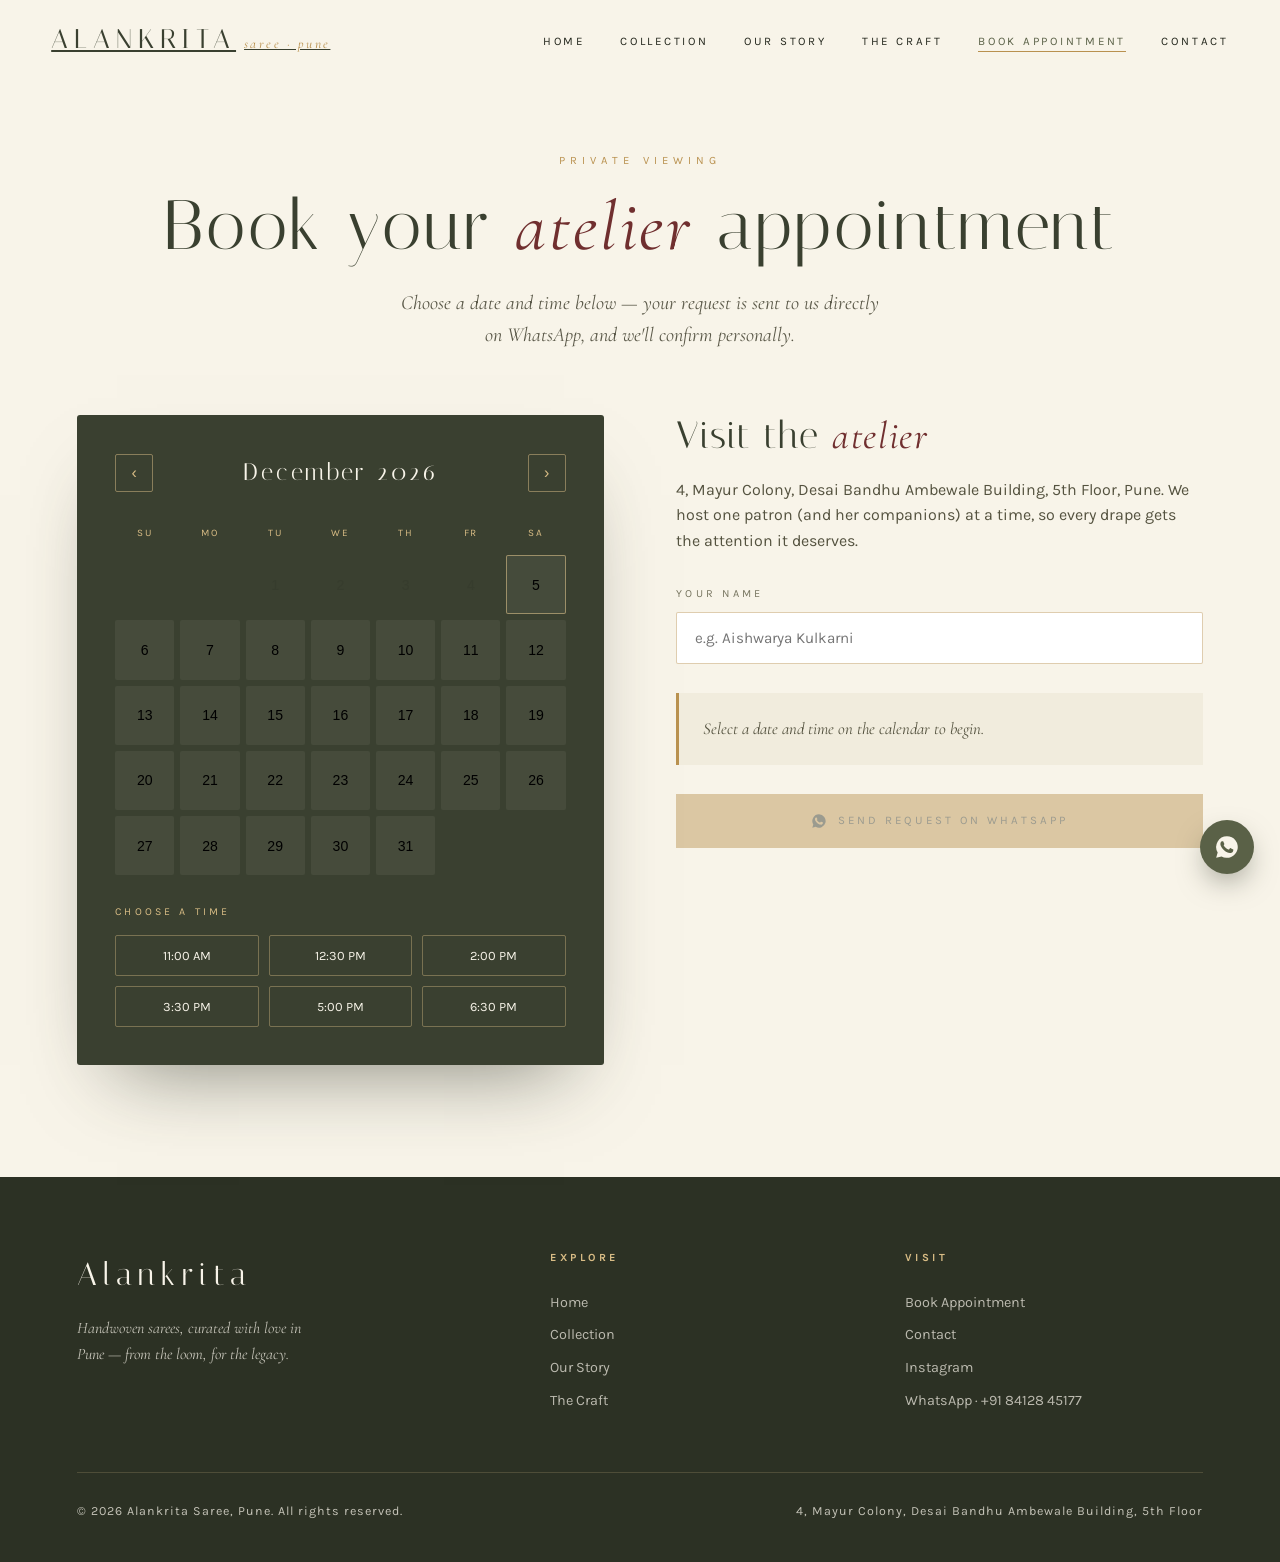
==== appointment.html @ 8854418b "Add files via upload" ====
<!DOCTYPE html>
<html lang="en">
<head>
<script>document.documentElement.className='js';</script>
<meta charset="UTF-8">
<meta name="viewport" content="width=device-width, initial-scale=1.0, viewport-fit=cover">
<meta name="theme-color" content="#2C3124">
<title>Book an Appointment — Alankrita Saree</title>
<link rel="preconnect" href="https://fonts.googleapis.com">
<link rel="preconnect" href="https://fonts.gstatic.com" crossorigin>
<link href="https://fonts.googleapis.com/css2?family=Italiana&family=Cormorant+Garamond:ital,wght@0,400;0,500;1,400;1,500&family=Karla:wght@300;400;500;600&display=swap" rel="stylesheet">
<link rel="stylesheet" href="styles.css">
</head>
<body class="">

<nav id="nav">
  <a class="logo" href="index.html">Alankrita<span>saree · pune</span></a>
  <button class="burger" id="burger" aria-label="Menu"><span></span><span></span><span></span></button>
  <ul class="nav-links" id="navLinks">
    <li><a href="index.html">Home</a></li>
    <li><a href="collection.html">Collection</a></li>
    <li><a href="story.html">Our Story</a></li>
    <li><a href="craft.html">The Craft</a></li>
    <li><a href="appointment.html" class="active">Book Appointment</a></li>
    <li><a href="contact.html">Contact</a></li>
  </ul>
</nav>

<main class="page active" id="page-appointment">
<div class="page-head">
    <p class="eyebrow reveal">Private Viewing</p>
    <h2 class="reveal d1">Book your <em>atelier</em> appointment</h2>
    <p class="lede reveal d2">Choose a date and time below — your request is sent to us directly on WhatsApp, and we'll confirm personally.</p>
  </div>
  <section style="padding-top:1rem">
    <div class="appt-wrap">
      <div class="calendar reveal" aria-label="Appointment calendar">
        <div class="cal-head">
          <button class="cal-nav" id="calPrev" aria-label="Previous month">‹</button>
          <h3 id="calTitle">June 2026</h3>
          <button class="cal-nav" id="calNext" aria-label="Next month">›</button>
        </div>
        <div class="cal-grid" id="calGrid"></div>
        <div class="slots">
          <p class="slots-label">Choose a time</p>
          <div class="slot-grid" id="slotGrid"></div>
        </div>
      </div>
      <div class="appt-info reveal d1">
        <h2 style="font-size:clamp(1.8rem,3vw,2.6rem)">Visit the <em>atelier</em></h2>
        <p style="color:#54523f">4, Mayur Colony, Desai Bandhu Ambewale Building, 5th Floor, Pune. We host one patron (and her companions) at a time, so every drape gets the attention it deserves.</p>
        <div class="appt-field">
          <label for="apptName">Your name</label>
          <input type="text" id="apptName" placeholder="e.g. Aishwarya Kulkarni" autocomplete="name">
        </div>
        <div class="appt-summary" id="apptSummary">Select a date and time on the calendar to begin.</div>
        <a class="btn solid appt-confirm" id="apptConfirm" disabled>
          <svg viewBox="0 0 24 24" width="16" height="16" fill="currentColor"><path d="M12 2a10 10 0 0 0-8.6 15.1L2 22l5-1.3A10 10 0 1 0 12 2zm5.5 14.1c-.2.7-1.3 1.3-1.9 1.4-.5.1-1.1.1-1.8-.1-.4-.1-1-.3-1.7-.6-2.9-1.3-4.8-4.2-5-4.4-.1-.2-1.2-1.6-1.2-3s.7-2.1 1-2.4c.2-.3.5-.3.7-.3h.5c.2 0 .4 0 .6.4.2.5.7 1.8.8 1.9.1.1.1.3 0 .5l-.4.6c-.1.2-.3.3-.1.6.2.3.8 1.3 1.7 2.1 1.2 1.1 2.2 1.4 2.5 1.5.3.1.5.1.7-.1l.8-1c.2-.3.4-.2.7-.1l1.9.9c.3.1.5.2.5.3.1.2.1.6-.1 1.2z"/></svg>
          Send Request on WhatsApp
        </a>
      </div>
    </div>
  </section>
</main>

<footer>
  <div class="foot-grid">
    <div>
      <div class="foot-logo">Alankrita</div>
      <p style="font-family:var(--serif);font-style:italic;max-width:32ch">Handwoven sarees, curated with love in Pune — from the loom, for the legacy.</p>
    </div>
    <div>
      <h4>Explore</h4>
      <a href="index.html">Home</a>
      <a href="collection.html">Collection</a>
      <a href="story.html">Our Story</a>
      <a href="craft.html">The Craft</a>
    </div>
    <div>
      <h4>Visit</h4>
      <a href="appointment.html">Book Appointment</a>
      <a href="contact.html">Contact</a>
      <a href="https://www.instagram.com/alankritasaree?igsh=ejkxY3gwem9jM3Mz" target="_blank" rel="noopener">Instagram</a>
      <a href="https://wa.me/918412845177" target="_blank" rel="noopener">WhatsApp · +91 84128 45177</a>
    </div>
  </div>
  <div class="foot-bottom">
    <span>© 2026 Alankrita Saree, Pune. All rights reserved.</span>
    <span>4, Mayur Colony, Desai Bandhu Ambewale Building, 5th Floor</span>
  </div>
</footer>

<a class="wa-float" href="https://wa.me/918412845177?text=Hello%20Alankrita%20Saree!" target="_blank" rel="noopener" aria-label="Chat on WhatsApp">
  <svg viewBox="0 0 24 24"><path d="M12 2a10 10 0 0 0-8.6 15.1L2 22l5-1.3A10 10 0 1 0 12 2zm5.5 14.1c-.2.7-1.3 1.3-1.9 1.4-.5.1-1.1.1-1.8-.1-.4-.1-1-.3-1.7-.6-2.9-1.3-4.8-4.2-5-4.4-.1-.2-1.2-1.6-1.2-3s.7-2.1 1-2.4c.2-.3.5-.3.7-.3h.5c.2 0 .4 0 .6.4.2.5.7 1.8.8 1.9.1.1.1.3 0 .5l-.4.6c-.1.2-.3.3-.1.6.2.3.8 1.3 1.7 2.1 1.2 1.1 2.2 1.4 2.5 1.5.3.1.5.1.7-.1l.8-1c.2-.3.4-.2.7-.1l1.9.9c.3.1.5.2.5.3.1.2.1.6-.1 1.2z"/></svg>
</a>

<script src="script.js"></script>
</body>
</html>
---- styles.css ----
:root{
  --olive:#5A6147;
  --olive-deep:#3A4030;
  --olive-dark:#2C3124;
  --ivory:#F8F4E9;
  --ivory-soft:#F1ECDD;
  --gold:#B9914F;
  --gold-light:#D8BC85;
  --maroon:#702F2F;
  --ink:#23261C;
  --display:'Italiana',serif;
  --serif:'Cormorant Garamond',serif;
  --body:'Karla',sans-serif;
  --ease:cubic-bezier(.22,.8,.26,.99);
}
*{margin:0;padding:0;box-sizing:border-box}
html{scroll-behavior:smooth}
body{font-family:var(--body);background:var(--ivory);color:var(--ink);overflow-x:hidden;line-height:1.6}
::selection{background:var(--gold);color:#fff}

/* ---------- Zari divider motif ---------- */
.zari{height:14px;width:100%;background:
  repeating-linear-gradient(90deg,var(--gold) 0 2px,transparent 2px 10px),
  repeating-linear-gradient(90deg,transparent 0 5px,rgba(185,145,79,.45) 5px 6px,transparent 6px 10px);
  position:relative;opacity:.8}
.zari::before,.zari::after{content:'';position:absolute;left:0;right:0;height:1px;background:var(--gold)}
.zari::before{top:0}.zari::after{bottom:0}

/* ---------- Nav ---------- */
nav{position:fixed;top:0;left:0;right:0;z-index:100;display:flex;align-items:center;justify-content:space-between;
  padding:1.1rem 4vw;transition:background .5s var(--ease),box-shadow .5s,padding .4s}
nav.scrolled{background:rgba(248,244,233,.92);backdrop-filter:blur(14px);box-shadow:0 1px 0 rgba(185,145,79,.35);padding:.7rem 4vw}
.logo{font-family:var(--display);font-size:1.7rem;letter-spacing:.22em;text-transform:uppercase;color:var(--olive-deep);cursor:pointer;display:flex;align-items:baseline;gap:.5rem;transition:opacity .4s var(--ease),transform .4s var(--ease)}
.logo span{font-family:var(--serif);font-style:italic;font-size:.85rem;letter-spacing:.18em;color:var(--gold);text-transform:none}
/* the home hero photo already contains the brand logo, so hide the text logo until the user scrolls */
body.home-top .logo{opacity:0;transform:translateY(-6px);pointer-events:none}
/* keep nav links readable over the bright photo while at the top of home */
body.home-top nav:not(.scrolled) .nav-links a{color:#fff;text-shadow:0 1px 12px rgba(20,24,14,.55)}
body.home-top nav:not(.scrolled) .nav-links a.active{color:var(--gold-light)}
body.home-top nav:not(.scrolled) .burger span{background:#fff}
.burger.open span{background:var(--olive-deep)!important}
.nav-links{display:flex;gap:2.2rem;list-style:none}
.nav-links a{font-size:.72rem;letter-spacing:.24em;text-transform:uppercase;text-decoration:none;color:var(--ink);position:relative;padding:.3rem 0;cursor:pointer;transition:color .3s}
.nav-links a::after{content:'';position:absolute;left:0;bottom:0;width:0;height:1px;background:var(--gold);transition:width .4s var(--ease)}
.nav-links a:hover::after,.nav-links a.active::after{width:100%}
.nav-links a.active{color:var(--olive)}
.burger{display:none;flex-direction:column;gap:5px;cursor:pointer;background:none;border:none;padding:.4rem}
.burger span{width:26px;height:1.5px;background:var(--olive-deep);transition:.35s var(--ease)}
.burger.open span:nth-child(1){transform:translateY(6.5px) rotate(45deg)}
.burger.open span:nth-child(2){opacity:0}
.burger.open span:nth-child(3){transform:translateY(-6.5px) rotate(-45deg)}

/* ---------- Pages ---------- */
.page{display:block;min-height:100vh;animation:pageIn 1s var(--ease)}
.page.active{display:block}
@keyframes pageIn{from{opacity:0;transform:translateY(26px)}to{opacity:1;transform:none}}

/* ---------- Reveal ---------- */
/* content is visible by default; only hidden once JS confirms it can animate them back in */
.reveal{transition:opacity 1.1s var(--ease),transform 1.1s var(--ease)}
.js .reveal{opacity:0;transform:translateY(46px)}
.js .reveal.in{opacity:1;transform:none}
.reveal.d1{transition-delay:.12s}.reveal.d2{transition-delay:.24s}.reveal.d3{transition-delay:.36s}
.reveal.d4{transition-delay:.48s}.reveal.d5{transition-delay:.6s}
/* directional + scale reveals */
.js .reveal.from-left{transform:translateX(-60px)}
.js .reveal.from-right{transform:translateX(60px)}
.js .reveal.from-left.in,.js .reveal.from-right.in{transform:none}
.reveal.zoom{transition:opacity 1.2s var(--ease),transform 1.2s var(--ease)}
.js .reveal.zoom{transform:scale(.9)}
.js .reveal.zoom.in{transform:scale(1)}
.js .reveal.blur{filter:blur(10px)}
.js .reveal.blur.in{filter:blur(0)}
/* word-by-word line reveal */
.line-reveal{display:inline-block;overflow:hidden}
.line-reveal .w{display:inline-block;transition:opacity .8s var(--ease),transform .8s var(--ease)}
.js .line-reveal .w{opacity:0;transform:translateY(100%)}
.js .line-reveal.in .w{opacity:1;transform:none}
.line-reveal.in .w:nth-child(1){transition-delay:.05s}
.line-reveal.in .w:nth-child(2){transition-delay:.12s}
.line-reveal.in .w:nth-child(3){transition-delay:.19s}
.line-reveal.in .w:nth-child(4){transition-delay:.26s}
.line-reveal.in .w:nth-child(5){transition-delay:.33s}
.line-reveal.in .w:nth-child(6){transition-delay:.4s}
.line-reveal.in .w:nth-child(7){transition-delay:.47s}
.line-reveal.in .w:nth-child(8){transition-delay:.54s}
.line-reveal.in .w:nth-child(n+9){transition-delay:.6s}

/* ---------- Zoom parallax ---------- */
.parallax-frame{overflow:hidden;position:relative}
.parallax-zoom{transform:scale(1.18);transition:transform .1s linear;will-change:transform}
@media (prefers-reduced-motion:reduce){
  .parallax-zoom{transform:none!important}
  .reveal{transition:none;opacity:1;transform:none}
  *{animation-duration:.001s!important}
}

/* ---------- Image banner hero ---------- */
.img-hero{position:relative;width:100%;height:100vh;min-height:620px;max-height:920px;overflow:hidden;background:#E8E4DA;display:flex;align-items:flex-end}
.img-hero .img-zoom{position:absolute;inset:0;width:100%;height:100%;background-size:cover;background-position:center 28%;will-change:transform;transform-origin:center 38%;transition:transform .12s linear}
.img-hero .veil{position:absolute;inset:0;background:
  linear-gradient(90deg,rgba(34,38,26,.66) 0%,rgba(34,38,26,.30) 30%,transparent 52%),
  linear-gradient(0deg,rgba(34,38,26,.72) 0%,rgba(34,38,26,.20) 26%,transparent 46%);pointer-events:none}
.img-hero-content{position:relative;z-index:3;padding:0 6vw 7vh;max-width:600px;color:var(--ivory)}
.img-hero-content .hero-eyebrow{color:var(--gold-light);margin-bottom:1.1rem;animation:fadeUp 1.1s .3s var(--ease) backwards}
.img-hero-content h1{font-family:var(--display);font-size:clamp(2.6rem,6.2vw,5.4rem);letter-spacing:.06em;line-height:1.04;font-weight:400;text-shadow:0 4px 40px rgba(20,24,14,.5);animation:fadeUp 1.1s .5s var(--ease) backwards}
.img-hero-content h1 em{font-family:var(--serif);font-style:italic;color:var(--gold-light);letter-spacing:.02em}
.img-hero-content .hero-sub{font-family:var(--serif);font-style:italic;font-size:clamp(1rem,1.8vw,1.3rem);color:rgba(248,244,233,.94);margin-top:1.1rem;max-width:40ch;text-shadow:0 2px 20px rgba(20,24,14,.5);animation:fadeUp 1.1s .7s var(--ease) backwards}
.img-hero-content .hero-cta{margin-top:2.2rem;display:flex;gap:1rem;flex-wrap:wrap;animation:fadeUp 1.1s .9s var(--ease) backwards}
.img-hero .scroll-cue{position:absolute;bottom:1.8rem;right:6vw;color:var(--ivory);font-size:.6rem;letter-spacing:.4em;text-transform:uppercase;display:flex;align-items:center;gap:.7rem;z-index:3;opacity:.8}
.img-hero .scroll-cue::after{content:'';width:42px;height:1px;background:var(--gold-light);display:inline-block}
@media (max-width:760px){
  .img-hero{height:88svh;min-height:540px}
  .img-hero .img-zoom{background-position:40% 22%}
  .img-hero .veil{background:linear-gradient(0deg,rgba(34,38,26,.88) 0%,rgba(34,38,26,.5) 30%,rgba(34,38,26,.12) 55%,transparent 72%)}
  .img-hero-content{max-width:100%;padding:0 7vw calc(8vh + env(safe-area-inset-bottom))}
  .img-hero-content .hero-eyebrow{font-size:.62rem;letter-spacing:.32em;margin-bottom:.9rem}
  .img-hero-content h1{font-size:clamp(2.5rem,12vw,3.6rem);letter-spacing:.04em}
  .img-hero-content .hero-sub{font-size:1.02rem;margin-top:.9rem;max-width:34ch}
  .img-hero-content .hero-cta{margin-top:1.8rem;gap:.7rem;flex-direction:column;align-items:stretch}
  .img-hero-content .hero-cta .btn{justify-content:center;width:100%;padding:1.05rem 1.4rem;font-size:.7rem}
  .img-hero .scroll-cue{display:none}
}

/* ---------- Hero ---------- */
.hero{height:100vh;position:relative;display:flex;align-items:center;justify-content:center;overflow:hidden}
.hero-bg{position:absolute;inset:-8%;background:
  radial-gradient(ellipse 70% 90% at 70% 20%,rgba(185,145,79,.32),transparent 60%),
  radial-gradient(ellipse 60% 80% at 20% 85%,rgba(112,47,47,.25),transparent 55%),
  linear-gradient(160deg,var(--olive-dark),var(--olive-deep) 45%,#4A5138)}
.hero-weave{position:absolute;inset:0;opacity:.14;background:
  repeating-linear-gradient(90deg,transparent 0 22px,rgba(216,188,133,.5) 22px 23px),
  repeating-linear-gradient(0deg,transparent 0 22px,rgba(216,188,133,.35) 22px 23px)}
.hero-content{position:relative;text-align:center;color:var(--ivory);padding:0 1.5rem;z-index:2}
.hero-eyebrow{font-size:.72rem;letter-spacing:.5em;text-transform:uppercase;color:var(--gold-light);margin-bottom:1.6rem;animation:fadeUp 1.2s .3s var(--ease) backwards}
.hero h1{font-family:var(--display);font-size:clamp(3.4rem,10vw,8.5rem);letter-spacing:.08em;line-height:1.02;font-weight:400;animation:fadeUp 1.2s .55s var(--ease) backwards}
.hero h1 em{font-family:var(--serif);font-style:italic;color:var(--gold-light);letter-spacing:.02em}
.hero-sub{font-family:var(--serif);font-style:italic;font-size:clamp(1.05rem,2vw,1.4rem);color:rgba(248,244,233,.85);margin-top:1.5rem;animation:fadeUp 1.2s .8s var(--ease) backwards}
.hero-cta{margin-top:3rem;display:flex;gap:1.2rem;justify-content:center;flex-wrap:wrap;animation:fadeUp 1.2s 1.05s var(--ease) backwards}
.hero-scroll{position:absolute;bottom:2.2rem;left:50%;transform:translateX(-50%);color:var(--gold-light);font-size:.65rem;letter-spacing:.4em;text-transform:uppercase;display:flex;flex-direction:column;align-items:center;gap:.7rem;z-index:2}
.hero-scroll::after{content:'';width:1px;height:46px;background:linear-gradient(var(--gold-light),transparent);animation:drop 2.2s infinite}
@keyframes drop{0%{transform:scaleY(0);transform-origin:top}45%{transform:scaleY(1);transform-origin:top}55%{transform:scaleY(1);transform-origin:bottom}100%{transform:scaleY(0);transform-origin:bottom}}
@keyframes fadeUp{from{opacity:0;transform:translateY(34px)}to{opacity:1;transform:none}}
.hero-pallu{position:absolute;right:-6vw;top:8vh;width:34vw;max-width:480px;height:84vh;border:1px solid rgba(216,188,133,.35);border-radius:240px 240px 0 0;opacity:.5;z-index:1}
.hero-pallu::before{content:'';position:absolute;inset:14px;border:1px solid rgba(216,188,133,.22);border-radius:230px 230px 0 0}

/* ---------- Buttons ---------- */
.btn{display:inline-flex;align-items:center;gap:.7rem;font-family:var(--body);font-size:.72rem;letter-spacing:.26em;text-transform:uppercase;
  padding:1.05rem 2.4rem;border:1px solid var(--gold);color:var(--gold-light);background:transparent;cursor:pointer;text-decoration:none;
  position:relative;overflow:hidden;transition:color .45s var(--ease)}
.btn::before{content:'';position:absolute;inset:0;background:var(--gold);transform:scaleX(0);transform-origin:right;transition:transform .5s var(--ease);z-index:-1}
.btn:hover{color:var(--olive-dark)}
.btn:hover::before{transform:scaleX(1);transform-origin:left}
.btn.solid{background:var(--gold);color:var(--olive-dark)}
.btn.solid::before{background:var(--ivory)}
.btn.dark{border-color:var(--olive-deep);color:var(--olive-deep)}
.btn.dark::before{background:var(--olive-deep)}
.btn.dark:hover{color:var(--ivory)}
.btn:focus-visible{outline:2px solid var(--gold);outline-offset:3px}

/* ---------- Sections ---------- */
section{padding:7rem 6vw}
.eyebrow{font-size:.7rem;letter-spacing:.45em;text-transform:uppercase;color:var(--gold);margin-bottom:1.1rem}
h2{font-family:var(--display);font-size:clamp(2.4rem,5.5vw,4.6rem);font-weight:400;letter-spacing:.04em;line-height:1.08;color:var(--olive-deep)}
h2 em{font-family:var(--serif);font-style:italic;color:var(--maroon)}
.lede{font-family:var(--serif);font-size:1.25rem;font-style:italic;color:#5a5848;max-width:54ch;margin-top:1.4rem}

/* ---------- Home strips ---------- */
.intro-grid{display:grid;grid-template-columns:1.1fr .9fr;gap:5rem;align-items:center}
.silk-panel{height:520px;position:relative;border-radius:2px}
.marquee{background:var(--olive-deep);color:var(--gold-light);overflow:hidden;padding:1.1rem 0;white-space:nowrap}
.marquee-inner{display:inline-block;animation:scrollX 30s linear infinite;font-family:var(--serif);font-style:italic;font-size:1.1rem;letter-spacing:.12em}
.marquee-inner span{margin:0 2.6rem}
@keyframes scrollX{to{transform:translateX(-50%)}}
.feature-row{display:grid;grid-template-columns:repeat(3,1fr);gap:2.4rem;margin-top:4.5rem}
.feature{border-top:1px solid rgba(185,145,79,.45);padding-top:1.6rem}
.feature h3{font-family:var(--display);font-size:1.5rem;letter-spacing:.08em;margin-bottom:.6rem;color:var(--olive-deep)}
.feature p{font-size:.92rem;color:#5d5b4d}

/* ---------- Saree visuals (CSS silk) ---------- */
.saree-visual{position:relative;overflow:hidden;height:100%;width:100%;transition:transform 1.4s var(--ease)}
.saree-visual .body{position:absolute;inset:0}
.saree-visual .pleats{position:absolute;inset:0;background:repeating-linear-gradient(90deg,transparent 0 26px,rgba(255,255,255,.07) 26px 28px,rgba(0,0,0,.06) 28px 30px)}
.saree-visual .sheen{position:absolute;inset:0;background:linear-gradient(115deg,transparent 30%,rgba(255,255,255,.16) 48%,transparent 62%)}
.saree-visual .border{position:absolute;left:0;right:0;bottom:0;height:18%;border-top:2px solid rgba(255,255,255,.35)}
.saree-visual .border::before{content:'';position:absolute;inset:0;background:
  repeating-linear-gradient(90deg,rgba(255,255,255,.22) 0 3px,transparent 3px 14px),
  repeating-linear-gradient(0deg,transparent 0 6px,rgba(0,0,0,.08) 6px 7px)}
.saree-visual .buti{position:absolute;inset:0 0 18% 0;background-image:radial-gradient(circle 2.5px,rgba(255,255,255,.45) 100%,transparent 100%);background-size:64px 64px;background-position:16px 20px}

/* ---------- Collection ---------- */
.page-head{padding:9.5rem 6vw 3rem;text-align:center}
.page-head .lede{margin-left:auto;margin-right:auto}
.collection-grid{display:grid;grid-template-columns:repeat(auto-fill,minmax(300px,1fr));gap:2.6rem;padding:2rem 6vw 7rem}
.card{background:#fff;border:1px solid rgba(185,145,79,.25);transition:transform .7s var(--ease),box-shadow .7s var(--ease)}
.card:hover{transform:translateY(-10px);box-shadow:0 30px 60px -28px rgba(58,64,48,.45)}
.card-img{height:400px;overflow:hidden;position:relative}
.card:hover .saree-visual{transform:scale(1.07)}
.card-tag{position:absolute;top:1rem;left:1rem;background:rgba(248,244,233,.92);color:var(--olive-deep);font-size:.62rem;letter-spacing:.28em;text-transform:uppercase;padding:.45rem .9rem;z-index:3}
.card-body{padding:1.7rem 1.6rem 1.9rem}
.card-body h3{font-family:var(--display);font-size:1.55rem;letter-spacing:.06em;color:var(--olive-deep)}
.card-fabric{font-family:var(--serif);font-style:italic;color:#76745f;font-size:.98rem;margin:.3rem 0 1rem}
.card-foot{display:flex;align-items:center;justify-content:space-between;gap:1rem;flex-wrap:wrap}
.price{font-size:1.05rem;letter-spacing:.06em;color:var(--maroon);font-weight:600}
.buy-btn{font-size:.66rem;letter-spacing:.22em;text-transform:uppercase;padding:.8rem 1.5rem;border:1px solid var(--olive);color:var(--ivory);background:var(--olive);cursor:pointer;text-decoration:none;display:inline-flex;align-items:center;gap:.55rem;transition:background .4s,border-color .4s,transform .3s}
.buy-btn:hover{background:var(--olive-deep);border-color:var(--olive-deep);transform:translateY(-2px)}
.buy-btn svg{width:15px;height:15px;fill:currentColor}

/* ---------- Story / Craft ---------- */
.story-grid{display:grid;grid-template-columns:.9fr 1.1fr;gap:5rem;align-items:start}
.story-grid p{margin-bottom:1.3rem;color:#4d4b3e;font-size:1rem}
.dropcap::first-letter{font-family:var(--display);font-size:3.6rem;float:left;line-height:.85;margin:6px 12px 0 0;color:var(--maroon)}

/* invitation banner */
.invite{background:linear-gradient(160deg,var(--olive-dark),var(--olive-deep) 55%,#4A5138);color:var(--ivory);text-align:center;position:relative;overflow:hidden}
.invite::before{content:'';position:absolute;inset:0;opacity:.12;background:
  repeating-linear-gradient(90deg,transparent 0 24px,rgba(216,188,133,.5) 24px 25px),
  repeating-linear-gradient(0deg,transparent 0 24px,rgba(216,188,133,.3) 24px 25px)}
.invite-inner{position:relative;max-width:780px;margin:0 auto}
.invite .sparkle{font-family:var(--display);font-size:clamp(1.8rem,4vw,2.9rem);letter-spacing:.05em;line-height:1.25;color:var(--gold-light)}
.invite p{font-family:var(--serif);font-size:clamp(1.1rem,2.1vw,1.4rem);font-style:italic;color:rgba(248,244,233,.9);margin-top:1.8rem;line-height:1.7}
.invite .rule{width:70px;height:1px;background:var(--gold);margin:2.4rem auto}

/* story quote */
.story-quote{text-align:center;max-width:820px;margin:0 auto;padding:1rem 0}
.story-quote p{font-family:var(--serif);font-style:italic;font-size:clamp(1.4rem,3vw,2rem);line-height:1.55;color:var(--olive-deep)}
.story-quote .mark{font-family:var(--display);font-size:4rem;color:var(--gold);line-height:.4;display:block;margin-bottom:1rem}

/* story gallery */
.story-gallery{display:grid;grid-template-columns:repeat(4,1fr);gap:1.4rem;margin-top:3rem}
.story-gallery .tile{height:280px;position:relative;overflow:hidden;border-radius:2px}
.story-gallery .tile:nth-child(odd){margin-top:2.4rem}
.story-gallery .tile .saree-visual{transition:transform 1.2s var(--ease)}
.story-gallery .tile:hover .saree-visual{transform:scale(1.08)}
.story-gallery .cap{position:absolute;bottom:0;left:0;right:0;padding:.7rem .9rem;background:linear-gradient(transparent,rgba(44,49,36,.85));color:var(--ivory);font-family:var(--serif);font-style:italic;font-size:.92rem}

/* values row */
.values{display:grid;grid-template-columns:repeat(3,1fr);gap:2.6rem;margin-top:1rem}
.value{text-align:center;padding:2rem 1.4rem;border:1px solid rgba(185,145,79,.3);background:#fff;border-radius:2px;transition:transform .6s var(--ease),box-shadow .6s}
.value:hover{transform:translateY(-8px);box-shadow:0 26px 50px -28px rgba(58,64,48,.4)}
.value .glyph{font-family:var(--display);font-size:2rem;color:var(--gold);letter-spacing:.1em;margin-bottom:.8rem}
.value h3{font-family:var(--display);font-size:1.35rem;letter-spacing:.06em;color:var(--olive-deep);margin-bottom:.6rem}
.value p{font-size:.92rem;color:#5d5b4d;margin:0}

/* story timeline */
.timeline{margin-top:1rem;position:relative;padding-left:2.4rem}
.timeline::before{content:'';position:absolute;left:7px;top:6px;bottom:6px;width:1px;background:linear-gradient(var(--gold),rgba(185,145,79,.2))}
.tl-item{position:relative;padding:0 0 2.6rem .4rem}
.tl-item::before{content:'';position:absolute;left:-2.2rem;top:4px;width:13px;height:13px;border-radius:50%;background:var(--ivory);border:2px solid var(--gold)}
.tl-year{font-family:var(--serif);font-style:italic;font-size:1.25rem;color:var(--maroon)}
.tl-item h3{font-family:var(--display);font-size:1.4rem;letter-spacing:.05em;color:var(--olive-deep);margin:.2rem 0 .5rem}
.tl-item p{color:#54523f;font-size:.96rem;max-width:60ch;margin:0}

.stat-row{display:grid;grid-template-columns:repeat(3,1fr);gap:2rem;margin-top:3.5rem;border-top:1px solid rgba(185,145,79,.4);padding-top:2.4rem}
.stat .num{font-family:var(--display);font-size:2.8rem;color:var(--olive)}
.stat .lbl{font-size:.7rem;letter-spacing:.3em;text-transform:uppercase;color:#76745f}
.craft-steps{display:grid;gap:0;margin-top:4rem}
.step{display:grid;grid-template-columns:140px 1fr;gap:2.5rem;padding:2.6rem 0;border-top:1px solid rgba(185,145,79,.35);align-items:start}
.step:last-child{border-bottom:1px solid rgba(185,145,79,.35)}
.step-name{font-family:var(--serif);font-style:italic;font-size:1.3rem;color:var(--maroon)}
.step h3{font-family:var(--display);font-size:1.7rem;letter-spacing:.06em;color:var(--olive-deep);margin-bottom:.5rem}
.step p{color:#54523f;max-width:62ch}

/* ---------- Appointment ---------- */
.appt-wrap{display:grid;grid-template-columns:1fr 1fr;gap:4.5rem;align-items:start}
.calendar{background:var(--olive-deep);color:var(--ivory);padding:2.4rem;border-radius:3px;box-shadow:0 40px 80px -40px rgba(44,49,36,.6)}
.cal-head{display:flex;align-items:center;justify-content:space-between;margin-bottom:1.6rem}
.cal-head h3{font-family:var(--display);font-size:1.5rem;letter-spacing:.12em;font-weight:400}
.cal-nav{background:none;border:1px solid rgba(216,188,133,.5);color:var(--gold-light);width:38px;height:38px;cursor:pointer;font-size:1rem;transition:.3s;border-radius:2px}
.cal-nav:hover{background:var(--gold);color:var(--olive-dark)}
.cal-grid{display:grid;grid-template-columns:repeat(7,1fr);gap:6px;text-align:center}
.cal-dow{font-size:.62rem;letter-spacing:.18em;text-transform:uppercase;color:var(--gold-light);padding:.5rem 0}
.cal-day{aspect-ratio:1;display:flex;align-items:center;justify-content:center;font-size:.88rem;cursor:pointer;border:1px solid transparent;border-radius:2px;transition:.25s;background:rgba(248,244,233,.06)}
.cal-day:hover:not(.disabled):not(.empty){border-color:var(--gold);background:rgba(185,145,79,.2)}
.cal-day.selected{background:var(--gold);color:var(--olive-dark);font-weight:600}
.cal-day.disabled{opacity:.25;cursor:not-allowed;background:transparent}
.cal-day.empty{background:transparent;cursor:default}
.cal-day.today:not(.selected){border-color:rgba(216,188,133,.6)}
.slots{margin-top:1.8rem}
.slots-label{font-size:.66rem;letter-spacing:.3em;text-transform:uppercase;color:var(--gold-light);margin-bottom:.9rem}
.slot-grid{display:grid;grid-template-columns:repeat(3,1fr);gap:.6rem}
.slot{padding:.75rem .4rem;border:1px solid rgba(216,188,133,.4);background:transparent;color:var(--ivory);font-size:.8rem;cursor:pointer;transition:.25s;border-radius:2px;font-family:var(--body)}
.slot:hover{border-color:var(--gold);background:rgba(185,145,79,.18)}
.slot.selected{background:var(--gold);color:var(--olive-dark);font-weight:600;border-color:var(--gold)}
.appt-info h2{margin-bottom:1.2rem}
.appt-field{margin-top:2rem}
.appt-field label{display:block;font-size:.68rem;letter-spacing:.3em;text-transform:uppercase;color:#76745f;margin-bottom:.6rem}
.appt-field input{width:100%;padding:1rem 1.1rem;border:1px solid rgba(185,145,79,.45);background:#fff;font-family:var(--body);font-size:.95rem;color:var(--ink);border-radius:2px}
.appt-field input:focus{outline:none;border-color:var(--olive)}
.appt-summary{margin-top:1.8rem;padding:1.4rem 1.5rem;background:var(--ivory-soft);border-left:3px solid var(--gold);font-family:var(--serif);font-style:italic;font-size:1.05rem;color:#54523f;min-height:60px}
.appt-confirm{margin-top:1.8rem;width:100%;justify-content:center}
.appt-confirm[disabled]{opacity:.45;cursor:not-allowed;pointer-events:none}

/* ---------- Contact ---------- */
.contact-grid{display:grid;grid-template-columns:1.1fr .9fr;gap:5rem;align-items:start}
.contact-line{display:flex;gap:1.4rem;padding:1.8rem 0;border-bottom:1px solid rgba(185,145,79,.35);align-items:flex-start}
.contact-line .ic{font-family:var(--serif);font-style:italic;color:var(--gold);font-size:1rem;min-width:90px;letter-spacing:.08em}
.contact-line .val{color:#44432f;font-size:1rem;line-height:1.7}
.contact-line a{color:var(--olive);text-decoration:none;border-bottom:1px solid rgba(90,97,71,.4);transition:.3s}
.contact-line a:hover{color:var(--maroon);border-color:var(--maroon)}
.atelier-card{background:var(--olive-deep);color:var(--ivory);padding:3rem;border-radius:3px;position:relative;overflow:hidden}
.atelier-card::before{content:'';position:absolute;inset:0;opacity:.1;background:repeating-linear-gradient(45deg,transparent 0 18px,var(--gold-light) 18px 19px)}
.atelier-card h3{font-family:var(--display);font-size:2rem;letter-spacing:.1em;font-weight:400;margin-bottom:1.2rem;position:relative}
.atelier-card p{position:relative;color:rgba(248,244,233,.85);font-size:.95rem;margin-bottom:.7rem}
.hours{margin-top:1.6rem;position:relative}
.hours div{display:flex;justify-content:space-between;padding:.55rem 0;border-bottom:1px solid rgba(216,188,133,.25);font-size:.88rem}

/* ---------- Footer ---------- */
footer{background:var(--olive-dark);color:rgba(248,244,233,.75);padding:4.5rem 6vw 2.5rem}
.foot-grid{display:grid;grid-template-columns:1.4fr 1fr 1fr;gap:3.5rem;margin-bottom:3.5rem}
.foot-logo{font-family:var(--display);font-size:2rem;letter-spacing:.2em;color:var(--ivory);margin-bottom:1rem}
.foot-grid h4{font-size:.68rem;letter-spacing:.32em;text-transform:uppercase;color:var(--gold-light);margin-bottom:1.2rem}
.foot-grid a{display:block;color:rgba(248,244,233,.7);text-decoration:none;font-size:.9rem;padding:.3rem 0;cursor:pointer;transition:.3s}
.foot-grid a:hover{color:var(--gold-light);padding-left:.4rem}
.foot-bottom{border-top:1px solid rgba(216,188,133,.2);padding-top:1.8rem;display:flex;justify-content:space-between;gap:1rem;flex-wrap:wrap;font-size:.78rem;letter-spacing:.08em}

/* ---------- Floating WhatsApp ---------- */
.wa-float{position:fixed;bottom:1.6rem;right:1.6rem;z-index:90;width:54px;height:54px;border-radius:50%;background:var(--olive);display:flex;align-items:center;justify-content:center;box-shadow:0 12px 30px -8px rgba(44,49,36,.55);transition:transform .35s var(--ease),background .35s}
.wa-float:hover{transform:translateY(-4px) scale(1.06);background:var(--olive-deep)}
.wa-float svg{width:26px;height:26px;fill:var(--ivory)}

/* ---------- Responsive ---------- */
@media (max-width:980px){
  .intro-grid,.story-grid,.appt-wrap,.contact-grid{grid-template-columns:1fr;gap:3rem}
  .feature-row{grid-template-columns:1fr}
  .foot-grid{grid-template-columns:1fr 1fr}
  .hero-pallu{display:none}
  .story-gallery{grid-template-columns:repeat(2,1fr)}
  .values{grid-template-columns:1fr}
}
@media (max-width:760px){
  /* menu overlay: fully invisible when closed (visibility+opacity), no reliance on transform alone */
  .nav-links{position:fixed;top:0;left:0;right:0;bottom:0;width:100vw;height:100vh;height:100svh;
    background:var(--ivory);flex-direction:column;align-items:center;justify-content:center;gap:2.2rem;
    opacity:0;visibility:hidden;pointer-events:none;transform:translateY(-14px);
    transition:opacity .4s var(--ease),transform .4s var(--ease),visibility 0s linear .4s;z-index:98}
  .nav-links.open{opacity:1;visibility:visible;pointer-events:auto;transform:none;
    transition:opacity .45s var(--ease),transform .45s var(--ease),visibility 0s}
  .nav-links a{font-size:1.05rem;color:var(--ink)!important;text-shadow:none!important}
  .burger{display:flex;z-index:101;position:relative}
  /* no backdrop-filter on mobile nav: it breaks fixed-position children on Android Chrome */
  nav{padding:.9rem 5vw;background:transparent;backdrop-filter:none;-webkit-backdrop-filter:none;transition:background .4s,box-shadow .4s}
  nav.scrolled{background:rgba(248,244,233,.97);backdrop-filter:none;-webkit-backdrop-filter:none;box-shadow:0 1px 0 rgba(185,145,79,.35)}
  .logo{font-size:1.4rem;letter-spacing:.16em;position:relative;z-index:99}
  .logo span{display:none}
  section{padding:4.2rem 6vw}
  .page-head{padding:7.5rem 6vw 2rem}
  h2{font-size:clamp(2.1rem,8vw,3rem)}
  .lede{font-size:1.1rem}
  .step{grid-template-columns:1fr;gap:.6rem}
  .foot-grid{grid-template-columns:1fr}
  .slot-grid{grid-template-columns:repeat(2,1fr)}
  .story-gallery{grid-template-columns:1fr}
  .story-gallery .tile:nth-child(odd){margin-top:0}
  .collection-grid{grid-template-columns:1fr;gap:2rem;padding:1.5rem 6vw 5rem}
  .card-img{height:440px}
  .calendar{padding:1.6rem 1.3rem}
  .cal-day{font-size:.82rem}
  .appt-confirm,.card .buy-btn{min-height:48px}
  .wa-float{bottom:1.1rem;right:1.1rem}
  .marquee-inner{font-size:1rem}
  .invite{padding-left:7vw;padding-right:7vw}
  .contact-line{flex-direction:column;gap:.4rem}
  .contact-line .ic{min-width:0}
}
@media (max-width:380px){
  .img-hero-content h1{font-size:clamp(2.2rem,13vw,3rem)}
  .nav-links a{font-size:1rem}
}

/* hero image (multi-page) */
#heroImg{background-image:url('hero.jpeg')}

/* ---------- Collection filters ---------- */
.collection-filters{display:flex;flex-wrap:wrap;gap:1.8rem 2.6rem;justify-content:center;padding:0 6vw 1.4rem;max-width:1100px;margin:0 auto}
.filter-group{display:flex;align-items:center;gap:.9rem;flex-wrap:wrap}
.filter-label{font-size:.62rem;letter-spacing:.3em;text-transform:uppercase;color:var(--gold);white-space:nowrap}
.filter-chips{display:flex;gap:.5rem;flex-wrap:wrap}
.chip{font-family:var(--body);font-size:.72rem;letter-spacing:.08em;padding:.5rem 1rem;border:1px solid rgba(90,97,71,.35);background:transparent;color:#5d5b4d;cursor:pointer;border-radius:40px;transition:.3s}
.chip:hover{border-color:var(--olive);color:var(--olive-deep)}
.chip.active{background:var(--olive);border-color:var(--olive);color:var(--ivory)}
.collection-count{text-align:center;font-family:var(--serif);font-style:italic;color:#76745f;font-size:1rem;margin:.4rem 0 1.6rem}
.no-results{grid-column:1/-1;text-align:center;font-family:var(--serif);font-style:italic;font-size:1.2rem;color:#76745f;padding:3rem 0}

/* clickable card affordance */
.card{cursor:pointer}
.card-view{position:absolute;left:50%;bottom:1rem;transform:translateX(-50%) translateY(10px);background:rgba(248,244,233,.94);color:var(--olive-deep);font-size:.6rem;letter-spacing:.26em;text-transform:uppercase;padding:.55rem 1.1rem;border-radius:40px;opacity:0;transition:.4s var(--ease);z-index:3;pointer-events:none;white-space:nowrap}
.card:hover .card-view,.card:focus-visible .card-view{opacity:1;transform:translateX(-50%) translateY(0)}
.card:focus-visible{outline:2px solid var(--gold);outline-offset:3px}

/* ---------- Saree detail modal ---------- */
.modal{position:fixed;inset:0;z-index:200;display:none;align-items:center;justify-content:center;padding:5vh 5vw}
.modal.open{display:flex;animation:modalFade .35s var(--ease)}
@keyframes modalFade{from{opacity:0}to{opacity:1}}
.modal-backdrop{position:absolute;inset:0;background:rgba(28,31,20,.72);backdrop-filter:blur(4px);-webkit-backdrop-filter:blur(4px)}
.modal-card{position:relative;z-index:2;background:var(--ivory);width:min(920px,100%);max-height:90vh;overflow:auto;display:grid;grid-template-columns:1fr 1fr;border-radius:3px;box-shadow:0 50px 90px -30px rgba(20,24,14,.7);animation:modalUp .45s var(--ease)}
@keyframes modalUp{from{transform:translateY(26px);opacity:0}to{transform:none;opacity:1}}
.modal-close{position:absolute;top:.8rem;right:1rem;z-index:5;background:rgba(248,244,233,.85);border:none;width:40px;height:40px;border-radius:50%;font-size:1.6rem;line-height:1;color:var(--olive-deep);cursor:pointer;transition:.3s}
.modal-close:hover{background:var(--gold);color:#fff}
.modal-img{position:relative;min-height:440px}
.modal-img .saree-visual{position:absolute;inset:0}
.modal-tag{position:absolute;top:1rem;left:1rem;z-index:3;background:rgba(248,244,233,.92);color:var(--olive-deep);font-size:.6rem;letter-spacing:.26em;text-transform:uppercase;padding:.45rem .9rem}
.modal-info{padding:2.6rem 2.4rem;display:flex;flex-direction:column}
.modal-meta{font-size:.66rem;letter-spacing:.3em;text-transform:uppercase;color:var(--gold);margin-bottom:.6rem}
.modal-name{font-family:var(--display);font-size:2.1rem;letter-spacing:.04em;color:var(--olive-deep);line-height:1.1}
.modal-price{font-size:1.3rem;color:var(--maroon);font-weight:600;margin:.7rem 0 1.2rem}
.modal-desc{font-family:var(--serif);font-size:1.08rem;color:#54523f;line-height:1.6}
.modal-specs{display:flex;flex-direction:column;gap:.5rem;margin:1.6rem 0;border-top:1px solid rgba(185,145,79,.35);padding-top:1.4rem}
.modal-specs span{display:flex;gap:1rem;font-size:.92rem;color:#54523f}
.modal-specs b{min-width:92px;font-weight:600;color:var(--olive-deep);font-size:.66rem;letter-spacing:.18em;text-transform:uppercase;padding-top:.15rem}
.modal-buy{margin-top:auto;justify-content:center;gap:.6rem}
.modal-buy svg{width:16px;height:16px;fill:currentColor}
.modal-note{font-size:.78rem;color:#76745f;margin-top:.9rem;text-align:center}
@media (max-width:760px){
  .modal{padding:0}
  .modal-card{grid-template-columns:1fr;max-height:100vh;height:100vh;border-radius:0;width:100%}
  .modal-img{min-height:46vh}
  .modal-info{padding:1.8rem 1.5rem 2.4rem}
  .collection-filters{gap:1.2rem;flex-direction:column;align-items:stretch}
  .filter-group{flex-direction:column;align-items:flex-start;gap:.6rem}
}
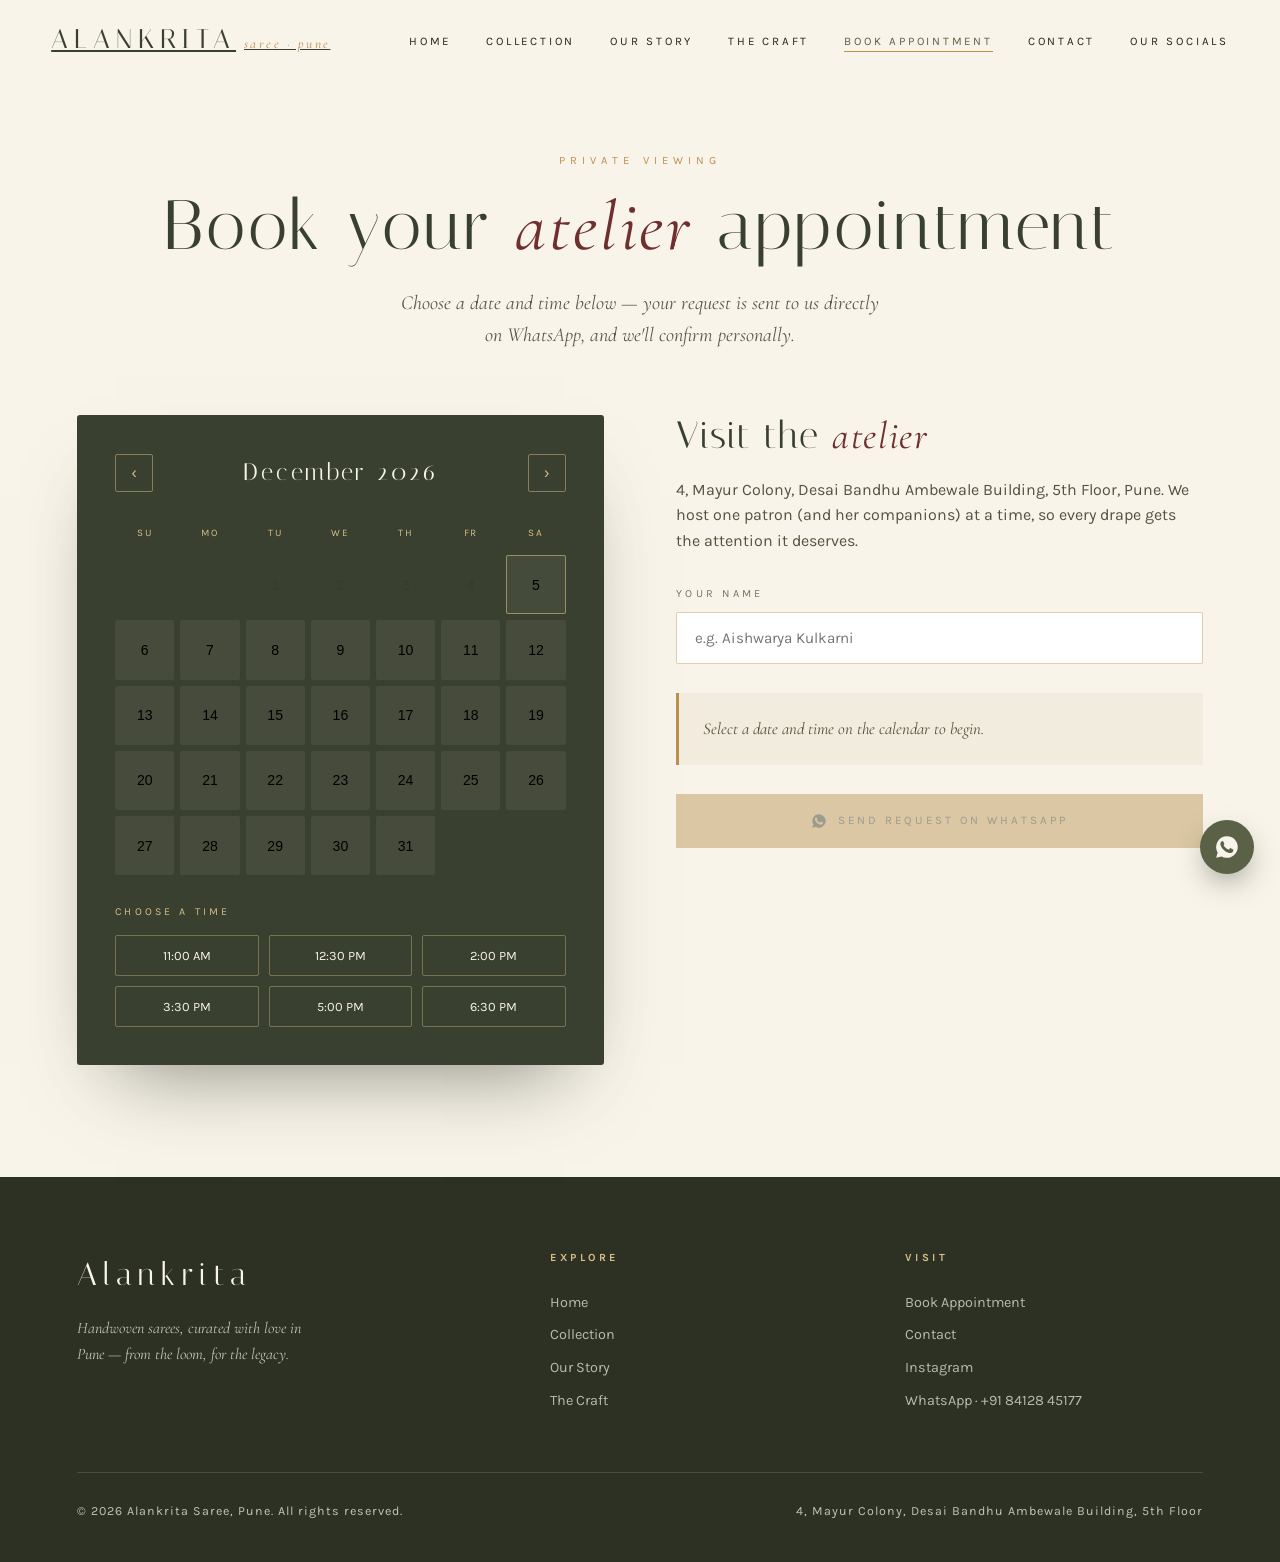
==== commit 4c90758c: "Update appointment.html" ====
--- a/appointment.html
+++ b/appointment.html
@@ -23,6 +23,7 @@
     <li><a href="craft.html">The Craft</a></li>
     <li><a href="appointment.html" class="active">Book Appointment</a></li>
     <li><a href="contact.html">Contact</a></li>
+    <li><a href="socials.html">Our Socials</a></li>
   </ul>
 </nav>
 
